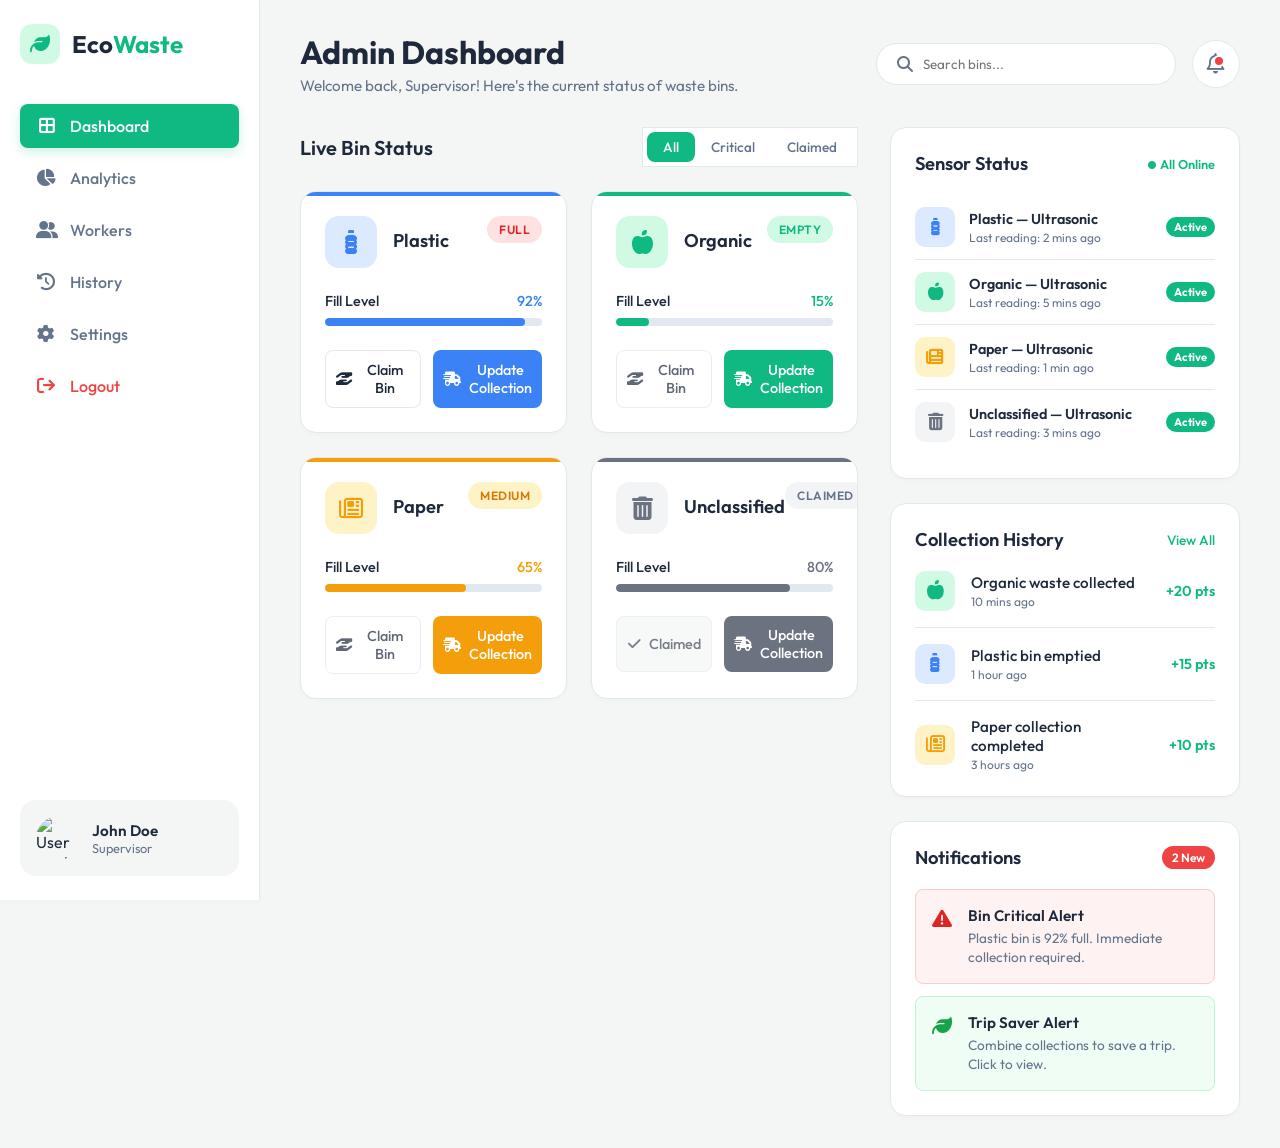
==== index.html @ 659d4fb7 "Initial commit" ====
<!DOCTYPE html>
<html lang="en">

<head>
    <meta charset="UTF-8">
    <meta name="viewport" content="width=device-width, initial-scale=1.0">
    <title>EcoWaste - Smart Monitoring Dashboard</title>
    <meta name="description" content="Dashboard for Smart Waste Monitoring System">
    <link href="https://fonts.googleapis.com/css2?family=Outfit:wght@300;400;500;600;700;800&display=swap"
        rel="stylesheet">
    <link rel="stylesheet" href="https://cdnjs.cloudflare.com/ajax/libs/font-awesome/6.4.0/css/all.min.css">
    <link rel="stylesheet" href="style.css">
</head>

<body>
    <div class="app-container">
        <!-- Sidebar Navigation -->
        <nav class="sidebar">
            <div class="brand">
                <div class="brand-icon">
                    <i class="fa-solid fa-leaf"></i>
                </div>
                <h2>Eco<span>Waste</span></h2>
            </div>

            <ul class="nav-menu">
                <li class="nav-item active">
                    <a href="index.html"><i class="fa-solid fa-border-all"></i> Dashboard</a>
                </li>

                <li class="nav-item">
                    <a href="analytics.html"><i class="fa-solid fa-chart-pie"></i> Analytics</a>
                </li>
                <li class="nav-item">
                    <a href="workers.html"><i class="fa-solid fa-user-group"></i> Workers</a>
                </li>
                <li class="nav-item">
                    <a href="history.html"><i class="fa-solid fa-clock-rotate-left"></i> History</a>
                </li>
                <li class="nav-item">
                    <a href="settings.html"><i class="fa-solid fa-gear"></i> Settings</a>
                </li>
                <li class="nav-item logout">
                    <a href="login.html" style="color: #ef4444;"><i class="fa-solid fa-arrow-right-from-bracket"></i>
                        Logout</a>
                </li>
            </ul>

            <div class="user-profile">
                <img src="https://ui-avatars.com/api/?name=John+Doe&background=10b981&color=fff" alt="User Avatar"
                    class="avatar">
                <div class="user-info">
                    <p class="name">John Doe</p>
                    <p class="role">Supervisor</p>
                </div>
            </div>
        </nav>

        <!-- Main Content -->
        <main class="main-content">
            <header class="top-header">
                <div class="greeting">
                    <h1>Admin Dashboard</h1>
                    <p>Welcome back, Supervisor! Here's the current status of waste bins.</p>
                </div>
                <div class="header-actions">
                    <div class="search-bar">
                        <i class="fa-solid fa-magnifying-glass"></i>
                        <input type="text" id="bin-search" placeholder="Search bins...">
                    </div>
                    <div style="position: relative;">
                        <button class="icon-btn unread" id="notification-btn">
                            <i class="fa-regular fa-bell"></i>
                        </button>
                        <!-- Notifications Dropdown -->
                        <div class="notifications-dropdown" id="notifications-dropdown">
                            <div class="dropdown-header">
                                <h3>Notifications</h3>
                                <span class="badge">2 New</span>
                            </div>
                            <div class="dropdown-body">
                                <div class="alert-card critical">
                                    <div class="alert-icon">
                                        <i class="fa-solid fa-triangle-exclamation"></i>
                                    </div>
                                    <div class="alert-content">
                                        <h4>Bin Critical Alert</h4>
                                        <p>Plastic bin is 92% full. Immediate collection required.</p>
                                    </div>
                                </div>
                                <div class="alert-card info" onclick="showTripModal()" style="cursor: pointer;">
                                    <div class="alert-icon">
                                        <i class="fa-solid fa-leaf"></i>
                                    </div>
                                    <div class="alert-content">
                                        <h4>Trip Saver Alert</h4>
                                        <p>Combine collections to save a trip. Click to view.</p>
                                    </div>
                                </div>
                            </div>
                        </div>
                    </div>
                </div>
            </header>

            <div class="dashboard-grid">
                <!-- Left Column: Bins -->
                <div class="bins-container">
                    <div class="section-header">
                        <h2>Live Bin Status</h2>
                        <div class="filter-tabs">
                            <span class="tab active">All</span>
                            <span class="tab">Critical</span>
                            <span class="tab">Claimed</span>
                        </div>
                    </div>

                    <div class="cards-grid">
                        <!-- Plastic Bin -->
                        <div class="bin-card plastic">
                            <div class="card-header">
                                <div class="bin-info">
                                    <div class="icon-wrapper">
                                        <i class="fa-solid fa-bottle-water"></i>
                                    </div>
                                    <div>
                                        <h3>Plastic</h3>
                                    </div>
                                </div>
                                <span class="status-badge full">Full</span>
                            </div>
                            <div class="fill-level">
                                <div class="fill-header">
                                    <span>Fill Level</span>
                                    <span class="percentage text-plastic">92%</span>
                                </div>
                                <div class="progress-bar">
                                    <div class="progress" style="width: 92%"></div>
                                </div>
                            </div>
                            <div class="card-actions">
                                <button class="btn btn-outline" onclick="claimBin(this)"><i
                                        class="fa-solid fa-hand-holding-hand"></i> Claim Bin</button>
                                <button class="btn btn-primary bg-plastic" onclick="updateCollection(this)"><i
                                        class="fa-solid fa-truck-fast"></i> Update
                                    Collection</button>
                            </div>
                        </div>

                        <!-- Organic Bin -->
                        <div class="bin-card organic">
                            <div class="card-header">
                                <div class="bin-info">
                                    <div class="icon-wrapper">
                                        <i class="fa-solid fa-apple-whole"></i>
                                    </div>
                                    <div>
                                        <h3>Organic</h3>
                                    </div>
                                </div>
                                <span class="status-badge empty">Empty</span>
                            </div>
                            <div class="fill-level">
                                <div class="fill-header">
                                    <span>Fill Level</span>
                                    <span class="percentage text-organic">15%</span>
                                </div>
                                <div class="progress-bar">
                                    <div class="progress" style="width: 15%"></div>
                                </div>
                            </div>
                            <div class="card-actions">
                                <button class="btn btn-outline" onclick="claimBin(this)"><i
                                        class="fa-solid fa-hand-holding-hand"></i> Claim Bin</button>
                                <button class="btn btn-primary bg-organic" onclick="updateCollection(this)"><i
                                        class="fa-solid fa-truck-fast"></i> Update
                                    Collection</button>
                            </div>
                        </div>

                        <!-- Paper Bin -->
                        <div class="bin-card paper">
                            <div class="card-header">
                                <div class="bin-info">
                                    <div class="icon-wrapper">
                                        <i class="fa-regular fa-newspaper"></i>
                                    </div>
                                    <div>
                                        <h3>Paper</h3>
                                    </div>
                                </div>
                                <span class="status-badge medium">Medium</span>
                            </div>
                            <div class="fill-level">
                                <div class="fill-header">
                                    <span>Fill Level</span>
                                    <span class="percentage text-paper">65%</span>
                                </div>
                                <div class="progress-bar">
                                    <div class="progress" style="width: 65%"></div>
                                </div>
                            </div>
                            <div class="card-actions">
                                <button class="btn btn-outline" onclick="claimBin(this)"><i
                                        class="fa-solid fa-hand-holding-hand"></i> Claim Bin</button>
                                <button class="btn btn-primary bg-paper" onclick="updateCollection(this)"><i
                                        class="fa-solid fa-truck-fast"></i> Update
                                    Collection</button>
                            </div>
                        </div>

                        <!-- Unclassified Bin -->
                        <div class="bin-card unclassified">
                            <div class="card-header">
                                <div class="bin-info">
                                    <div class="icon-wrapper">
                                        <i class="fa-solid fa-trash-can"></i>
                                    </div>
                                    <div>
                                        <h3>Unclassified</h3>
                                    </div>
                                </div>
                                <span class="status-badge claimed">Claimed</span>
                            </div>
                            <div class="fill-level">
                                <div class="fill-header">
                                    <span>Fill Level</span>
                                    <span class="percentage text-unclassified">80%</span>
                                </div>
                                <div class="progress-bar">
                                    <div class="progress" style="width: 80%"></div>
                                </div>
                            </div>
                            <div class="card-actions">
                                <button class="btn btn-outline disabled" disabled><i class="fa-solid fa-check"></i>
                                    Claimed</button>
                                <button class="btn btn-primary bg-unclassified" onclick="updateCollection(this)"><i
                                        class="fa-solid fa-truck-fast"></i>
                                    Update Collection</button>
                            </div>
                        </div>
                    </div>
                </div>

                <!-- Right Column: Stats & Notifications -->
                <div class="side-widgets">
                    <!-- System Health -->
                    <div class="widget system-health-widget">
                        <div class="widget-header">
                            <h3>Sensor Status</h3>
                            <span style="font-size: 0.8rem; color: var(--primary); font-weight: 600;"><i class="fa-solid fa-circle" style="font-size: 0.5rem; vertical-align: middle; margin-right: 4px;"></i>All Online</span>
                        </div>

                        <!-- Plastic Sensor -->
                        <div style="display: flex; align-items: center; gap: 14px; padding: 12px 0; border-bottom: 1px solid var(--border-color);">
                            <div class="icon-wrapper" style="width: 40px; height: 40px; border-radius: 10px; background: var(--plastic-light); color: var(--plastic); display: flex; align-items: center; justify-content: center; font-size: 1.1rem;">
                                <i class="fa-solid fa-bottle-water"></i>
                            </div>
                            <div style="flex: 1;">
                                <p style="font-weight: 600; font-size: 0.9rem; margin-bottom: 2px;">Plastic — Ultrasonic</p>
                                <p style="font-size: 0.75rem; color: var(--text-muted);">Last reading: 2 mins ago</p>
                            </div>
                            <span style="font-size: 0.7rem; font-weight: 700; color: white; background: var(--primary); padding: 3px 8px; border-radius: 10px;">Active</span>
                        </div>

                        <!-- Organic Sensor -->
                        <div style="display: flex; align-items: center; gap: 14px; padding: 12px 0; border-bottom: 1px solid var(--border-color);">
                            <div class="icon-wrapper" style="width: 40px; height: 40px; border-radius: 10px; background: var(--organic-light); color: var(--organic); display: flex; align-items: center; justify-content: center; font-size: 1.1rem;">
                                <i class="fa-solid fa-apple-whole"></i>
                            </div>
                            <div style="flex: 1;">
                                <p style="font-weight: 600; font-size: 0.9rem; margin-bottom: 2px;">Organic — Ultrasonic</p>
                                <p style="font-size: 0.75rem; color: var(--text-muted);">Last reading: 5 mins ago</p>
                            </div>
                            <span style="font-size: 0.7rem; font-weight: 700; color: white; background: var(--primary); padding: 3px 8px; border-radius: 10px;">Active</span>
                        </div>

                        <!-- Paper Sensor -->
                        <div style="display: flex; align-items: center; gap: 14px; padding: 12px 0; border-bottom: 1px solid var(--border-color);">
                            <div class="icon-wrapper" style="width: 40px; height: 40px; border-radius: 10px; background: var(--paper-light); color: var(--paper); display: flex; align-items: center; justify-content: center; font-size: 1.1rem;">
                                <i class="fa-solid fa-newspaper"></i>
                            </div>
                            <div style="flex: 1;">
                                <p style="font-weight: 600; font-size: 0.9rem; margin-bottom: 2px;">Paper — Ultrasonic</p>
                                <p style="font-size: 0.75rem; color: var(--text-muted);">Last reading: 1 min ago</p>
                            </div>
                            <span style="font-size: 0.7rem; font-weight: 700; color: white; background: var(--primary); padding: 3px 8px; border-radius: 10px;">Active</span>
                        </div>

                        <!-- Unclassified Sensor -->
                        <div style="display: flex; align-items: center; gap: 14px; padding: 12px 0;">
                            <div class="icon-wrapper" style="width: 40px; height: 40px; border-radius: 10px; background: var(--unclassified-light); color: var(--unclassified); display: flex; align-items: center; justify-content: center; font-size: 1.1rem;">
                                <i class="fa-solid fa-trash-can"></i>
                            </div>
                            <div style="flex: 1;">
                                <p style="font-weight: 600; font-size: 0.9rem; margin-bottom: 2px;">Unclassified — Ultrasonic</p>
                                <p style="font-size: 0.75rem; color: var(--text-muted);">Last reading: 3 mins ago</p>
                            </div>
                            <span style="font-size: 0.7rem; font-weight: 700; color: white; background: var(--primary); padding: 3px 8px; border-radius: 10px;">Active</span>
                        </div>
                    </div>

                    <!-- Collection History -->
                    <div class="widget history-widget">
                        <div class="widget-header">
                            <h3>Collection History</h3>
                            <a href="history.html" class="view-all">View All</a>
                        </div>
                        <ul class="history-list">
                            <li>
                                <div class="history-icon bg-organic-light">
                                    <i class="fa-solid fa-apple-whole text-organic"></i>
                                </div>
                                <div class="history-details">
                                    <p class="title">Organic waste collected</p>
                                    <p class="time">10 mins ago</p>
                                </div>
                                <span class="points">+20 pts</span>
                            </li>
                            <li>
                                <div class="history-icon bg-plastic-light">
                                    <i class="fa-solid fa-bottle-water text-plastic"></i>
                                </div>
                                <div class="history-details">
                                    <p class="title">Plastic bin emptied</p>
                                    <p class="time">1 hour ago</p>
                                </div>
                                <span class="points">+15 pts</span>
                            </li>
                            <li>
                                <div class="history-icon bg-paper-light">
                                    <i class="fa-regular fa-newspaper text-paper"></i>
                                </div>
                                <div class="history-details">
                                    <p class="title">Paper collection completed</p>
                                    <p class="time">3 hours ago</p>
                                </div>
                                <span class="points">+10 pts</span>
                            </li>
                        </ul>
                    </div>

                    <!-- Notifications -->
                    <div class="widget notifications-widget">
                        <div class="widget-header">
                            <h3>Notifications</h3>
                            <span class="badge">2 New</span>
                        </div>
                        <div class="alert-card critical">
                            <div class="alert-icon">
                                <i class="fa-solid fa-triangle-exclamation"></i>
                            </div>
                            <div class="alert-content">
                                <h4>Bin Critical Alert</h4>
                                <p>Plastic bin is 92% full. Immediate collection required.</p>
                            </div>
                        </div>
                        <div class="alert-card info" onclick="showTripModal()" style="cursor: pointer;">
                            <div class="alert-icon">
                                <i class="fa-solid fa-leaf"></i>
                            </div>
                            <div class="alert-content">
                                <h4>Trip Saver Alert</h4>
                                <p>Combine collections to save a trip. Click to view.</p>
                            </div>
                        </div>
                    </div>
                </div>
            </div>
        </main>
    </div>

    <!-- Trip Saver Modal -->
    <div class="modal-overlay" id="route-modal">
        <div class="modal-content">
            <div class="modal-header">
                <h2><i class="fa-solid fa-leaf" style="color: var(--primary); margin-right: 10px;"></i> Trip Saver Strategy</h2>
                <button class="close-modal" onclick="closeTripModal()"><i class="fa-solid fa-xmark"></i></button>
            </div>
            <div class="modal-body">
                <p>The <strong>Plastic</strong> bin is critically full and needs immediate attention. However, instead of making a single trip just for that bin, a combined collection is recommended.</p>
                <div class="route-map-placeholder" style="margin-top: 20px; text-align: center; background: var(--bg-color); border-radius: var(--radius-md); padding: 40px; border: 1px dashed var(--border-color);">
                    <i class="fa-solid fa-recycle" style="font-size: 3rem; color: var(--text-muted); margin-bottom: 15px;"></i>
                    <p style="color: var(--text-muted); margin-bottom: 20px;">Recommended Collection Action</p>
                    <div style="text-align: left; background: var(--card-bg); padding: 20px; border-radius: var(--radius-sm); display: inline-block;">
                        <p style="margin-bottom: 12px; font-weight: 600;"><i class="fa-solid fa-bottle-water" style="color: var(--plastic); width: 30px;"></i> Empty Plastic Bin <span class="badge" style="background:#dc2626; float:right;">92% Full</span></p>
                        <p style="margin-bottom: 12px; font-weight: 600;"><i class="fa-solid fa-apple-whole" style="color: var(--organic); width: 30px;"></i> Empty Organic Bin <span class="badge" style="background:#f59e0b; float:right;">78% Full</span></p>
                        <p style="font-weight: 600;"><i class="fa-solid fa-newspaper" style="color: var(--paper); width: 30px;"></i> Empty Paper Bin <span class="badge" style="background:#f59e0b; float:right;">73% Full</span></p>
                    </div>
                    <p style="color: var(--text-muted); font-size: 0.85rem; margin-top: 15px;">Estimated savings: 1 Extra Trip avoided tomorrow.</p>
                </div>
            </div>
            <div class="modal-footer" style="padding: 20px; border-top: 1px solid var(--border-color); display: flex; justify-content: flex-end; align-items: center; gap: 15px;">
                <button class="btn btn-outline" style="max-width: fit-content; padding: 10px 20px;" onclick="closeTripModal()">Dismiss</button>
                <button class="btn btn-primary" style="max-width: fit-content; padding: 12px 28px; font-size: 1.05rem; font-weight: 700; background: linear-gradient(135deg, var(--primary), #059669); box-shadow: 0 6px 20px rgba(16, 185, 129, 0.4); transition: transform 0.2s, box-shadow 0.2s;" onmouseover="this.style.transform='scale(1.05)'; this.style.boxShadow='0 8px 25px rgba(16, 185, 129, 0.5)';" onmouseout="this.style.transform='scale(1)'; this.style.boxShadow='0 6px 20px rgba(16, 185, 129, 0.4)';" onclick="acceptTrip(this)">Accept Strategy</button>
            </div>
        </div>
    </div>

    <script src="script.js"></script>
</body>

</html>
---- style.css ----
/* CSS Base & Reset */
:root {
    /* Main App Colors */
    --bg-color: #f3f6f4;
    --card-bg: #ffffff;
    --text-main: #1e293b;
    --text-muted: #64748b;
    --border-color: #e2e8f0;

    /* Theme Colors */
    --primary: #10b981;
    --primary-light: #d1fae5;
    --primary-hover: #059669;

    /* Waste Categories Colors */
    --plastic: #3b82f6;
    --plastic-light: #dbeafe;
    --organic: #10b981;
    --organic-light: #d1fae5;
    --paper: #f59e0b;
    --paper-light: #fef3c7;
    --unclassified: #6b7280;
    --unclassified-light: #f3f4f6;

    /* Shadows & Effects */
    --shadow-sm: 0 2px 4px rgba(0, 0, 0, 0.02);
    --shadow-md: 0 8px 16px rgba(0, 0, 0, 0.04);
    --shadow-lg: 0 16px 32px rgba(0, 0, 0, 0.06);
    --radius-sm: 8px;
    --radius-md: 16px;
    --radius-lg: 24px;

    /* Transitions */
    --transition: all 0.3s ease;
}

* {
    margin: 0;
    padding: 0;
    box-sizing: border-box;
}

body {
    font-family: 'Outfit', sans-serif;
    background-color: var(--bg-color);
    color: var(--text-main);
    overflow-x: hidden;
}

a {
    text-decoration: none;
    color: inherit;
}

ul {
    list-style: none;
}

/* App Layout Structure */
.app-container {
    display: flex;
    min-height: 100vh;
}

/* Sidebar Styling */
.sidebar {
    width: 260px;
    background: var(--card-bg);
    padding: 24px 20px;
    display: flex;
    flex-direction: column;
    border-right: 1px solid var(--border-color);
    position: fixed;
    height: 100vh;
    z-index: 10;
    box-shadow: var(--shadow-sm);
}

.brand {
    display: flex;
    align-items: center;
    gap: 12px;
    margin-bottom: 40px;
}

.brand-icon {
    width: 40px;
    height: 40px;
    background: var(--primary-light);
    color: var(--primary);
    border-radius: 12px;
    display: flex;
    align-items: center;
    justify-content: center;
    font-size: 1.25rem;
}

.brand h2 {
    font-size: 1.5rem;
    font-weight: 700;
}

.brand span {
    color: var(--primary);
}

.nav-menu {
    flex: 1;
    display: flex;
    flex-direction: column;
    gap: 8px;
}

.nav-item a {
    display: flex;
    align-items: center;
    gap: 14px;
    padding: 12px 16px;
    border-radius: var(--radius-sm);
    color: var(--text-muted);
    font-weight: 500;
    transition: var(--transition);
}

.nav-item a i {
    font-size: 1.1rem;
    width: 20px;
    text-align: center;
}

.nav-item:hover a {
    background: var(--bg-color);
    color: var(--primary);
}

.nav-item.active a {
    background: var(--primary);
    color: white;
    box-shadow: 0 4px 12px rgba(16, 185, 129, 0.2);
}

.user-profile {
    display: flex;
    align-items: center;
    gap: 12px;
    padding: 16px;
    background: var(--bg-color);
    border-radius: var(--radius-md);
    margin-top: auto;
}

.avatar {
    width: 44px;
    height: 44px;
    border-radius: 50%;
}

.user-info .name {
    font-weight: 600;
    font-size: 0.95rem;
}

.user-info .role {
    font-size: 0.8rem;
    color: var(--text-muted);
}

/* Main Content Area */
.main-content {
    flex: 1;
    margin-left: 260px;
    padding: 32px 40px;
    display: flex;
    flex-direction: column;
    gap: 32px;
}

/* Header */
.top-header {
    display: flex;
    justify-content: space-between;
    align-items: center;
}

.greeting h1 {
    font-size: 2rem;
    font-weight: 700;
    margin-bottom: 4px;
}

.greeting p {
    color: var(--text-muted);
    font-size: 0.95rem;
}

.header-actions {
    display: flex;
    align-items: center;
    gap: 16px;
}

.search-bar {
    background: var(--card-bg);
    display: flex;
    align-items: center;
    gap: 10px;
    padding: 12px 20px;
    border-radius: 30px;
    border: 1px solid var(--border-color);
    width: 300px;
}

.search-bar i {
    color: var(--text-muted);
}

.search-bar input {
    border: none;
    outline: none;
    background: transparent;
    width: 100%;
    font-family: 'Outfit', sans-serif;
    color: var(--text-main);
}

.icon-btn {
    width: 48px;
    height: 48px;
    border-radius: 50%;
    border: 1px solid var(--border-color);
    background: var(--card-bg);
    color: var(--text-muted);
    display: flex;
    align-items: center;
    justify-content: center;
    font-size: 1.25rem;
    cursor: pointer;
    transition: var(--transition);
    position: relative;
}

.icon-btn:hover {
    background: var(--bg-color);
    color: var(--primary);
}

.icon-btn.unread::after {
    content: '';
    position: absolute;
    top: 14px;
    right: 14px;
    width: 8px;
    height: 8px;
    background: #ef4444;
    border-radius: 50%;
    border: 2px solid white;
}

/* Dashboard Grid Layout */
.dashboard-grid {
    display: grid;
    grid-template-columns: 1fr 350px;
    gap: 32px;
}

/* Section Common Styles */
.section-header {
    display: flex;
    justify-content: space-between;
    align-items: center;
    margin-bottom: 24px;
}

.section-header h2 {
    font-size: 1.25rem;
    font-weight: 600;
}

.filter-tabs {
    display: flex;
    background: var(--card-bg);
    padding: 4px;
    border-radius: parseInt(var(--radius-sm)) + 2px;
    border: 1px solid var(--border-color);
}

.filter-tabs .tab {
    padding: 6px 16px;
    border-radius: var(--radius-sm);
    font-size: 0.85rem;
    font-weight: 500;
    cursor: pointer;
    color: var(--text-muted);
    transition: var(--transition);
}

.filter-tabs .tab.active {
    background: var(--primary);
    color: white;
}

/* Bins Grid */
.cards-grid {
    display: grid;
    grid-template-columns: repeat(2, 1fr);
    gap: 24px;
}

/* Bin Card */
.bin-card {
    background: var(--card-bg);
    border-radius: var(--radius-md);
    padding: 24px;
    box-shadow: var(--shadow-sm);
    transition: var(--transition);
    border: 1px solid var(--border-color);
    position: relative;
    overflow: hidden;
}

.bin-card:hover {
    box-shadow: var(--shadow-lg);
    transform: translateY(-4px);
}

.bin-card::before {
    content: '';
    position: absolute;
    top: 0;
    left: 0;
    width: 100%;
    height: 4px;
}

.bin-card.plastic::before {
    background: var(--plastic);
}

.bin-card.organic::before {
    background: var(--organic);
}

.bin-card.paper::before {
    background: var(--paper);
}

.bin-card.unclassified::before {
    background: var(--unclassified);
}

.card-header {
    display: flex;
    justify-content: space-between;
    align-items: flex-start;
    margin-bottom: 24px;
}

.bin-info {
    display: flex;
    gap: 16px;
    align-items: center;
}

.icon-wrapper {
    width: 52px;
    height: 52px;
    border-radius: 14px;
    display: flex;
    align-items: center;
    justify-content: center;
    font-size: 1.5rem;
}

/* Icon thematic colors */
.plastic .icon-wrapper {
    background: var(--plastic-light);
    color: var(--plastic);
}

.organic .icon-wrapper {
    background: var(--organic-light);
    color: var(--organic);
}

.paper .icon-wrapper {
    background: var(--paper-light);
    color: var(--paper);
}

.unclassified .icon-wrapper {
    background: var(--unclassified-light);
    color: var(--unclassified);
}

.bin-info h3 {
    font-size: 1.15rem;
    font-weight: 600;
    margin-bottom: 4px;
}



/* Status Badges */
.status-badge {
    padding: 6px 12px;
    border-radius: 20px;
    font-size: 0.75rem;
    font-weight: 600;
    text-transform: uppercase;
    letter-spacing: 0.5px;
}

.status-badge.empty {
    background: var(--organic-light);
    color: var(--organic);
}

.status-badge.medium {
    background: var(--paper-light);
    color: #d97706;
}

.status-badge.full {
    background: #fee2e2;
    color: #dc2626;
}

.status-badge.claimed {
    background: var(--unclassified-light);
    color: var(--text-muted);
}

/* Progress Bar */
.fill-level {
    margin-bottom: 24px;
}

.fill-header {
    display: flex;
    justify-content: space-between;
    font-size: 0.9rem;
    font-weight: 500;
    margin-bottom: 8px;
}

.progress-bar {
    width: 100%;
    height: 8px;
    background: var(--border-color);
    border-radius: 10px;
    overflow: hidden;
}

.progress {
    height: 100%;
    border-radius: 10px;
    transition: width 1s ease-in-out;
}

.plastic .progress {
    background: var(--plastic);
}

.organic .progress {
    background: var(--organic);
}

.paper .progress {
    background: var(--paper);
}

.unclassified .progress {
    background: var(--unclassified);
}

/* Buttons */
.card-actions {
    display: flex;
    gap: 12px;
}

.btn {
    flex: 1;
    padding: 10px;
    border-radius: var(--radius-sm);
    font-family: inherit;
    font-weight: 500;
    font-size: 0.9rem;
    cursor: pointer;
    display: flex;
    align-items: center;
    justify-content: center;
    gap: 8px;
    transition: var(--transition);
}

.btn-outline {
    background: transparent;
    border: 1px solid var(--border-color);
    color: var(--text-main);
}

.btn-outline:hover:not(:disabled) {
    background: var(--bg-color);
}

.btn-primary {
    border: none;
    color: white;
}

.btn-primary:hover {
    opacity: 0.9;
    box-shadow: 0 4px 12px rgba(0, 0, 0, 0.1);
}

.btn:disabled {
    opacity: 0.6;
    cursor: not-allowed;
    background: var(--bg-color);
}

.bg-plastic {
    background: var(--plastic);
}

.bg-organic {
    background: var(--organic);
}

.bg-paper {
    background: var(--paper);
}

.bg-unclassified {
    background: var(--unclassified);
}

/* Common Helper Classes */
.text-plastic {
    color: var(--plastic);
}

.text-organic {
    color: var(--organic);
}

.text-paper {
    color: var(--paper);
}

.text-unclassified {
    color: var(--unclassified);
}

/* Right Column Widgets Section */
.side-widgets {
    display: flex;
    flex-direction: column;
    gap: 24px;
}

.widget {
    background: var(--card-bg);
    border-radius: var(--radius-md);
    padding: 24px;
    box-shadow: var(--shadow-sm);
    border: 1px solid var(--border-color);
}

.widget-header {
    display: flex;
    justify-content: space-between;
    align-items: center;
    margin-bottom: 20px;
}

.widget-header h3 {
    font-size: 1.15rem;
    font-weight: 600;
}

.view-all {
    font-size: 0.85rem;
    color: var(--primary);
    font-weight: 500;
}

/* Worker Points */
.points-card {
    display: flex;
    align-items: center;
    gap: 20px;
    background: linear-gradient(135deg, var(--card-bg) 0%, var(--primary-light) 100%);
    padding: 20px;
    border-radius: var(--radius-sm);
    border: 1px solid rgba(16, 185, 129, 0.2);
}

.trophy-icon {
    width: 48px;
    height: 48px;
    background: white;
    color: var(--paper);
    border-radius: 50%;
    display: flex;
    align-items: center;
    justify-content: center;
    font-size: 1.5rem;
    box-shadow: 0 4px 10px rgba(0, 0, 0, 0.05);
}

.points-info h4 {
    color: var(--text-muted);
    font-size: 0.85rem;
    font-weight: 500;
    margin-bottom: 4px;
}

.score {
    display: flex;
    align-items: baseline;
    gap: 12px;
}

.score .number {
    font-size: 1.8rem;
    font-weight: 700;
    color: var(--text-main);
}

.trend {
    font-size: 0.8rem;
    font-weight: 600;
    display: flex;
    align-items: center;
    gap: 4px;
}

.trend.up {
    color: var(--primary);
}

/* History Widget */
.history-list {
    display: flex;
    flex-direction: column;
    gap: 16px;
}

.history-list li {
    display: flex;
    align-items: center;
    gap: 16px;
    padding-bottom: 16px;
    border-bottom: 1px solid var(--border-color);
}

.history-list li:last-child {
    border-bottom: none;
    padding-bottom: 0;
}

.history-icon {
    width: 40px;
    height: 40px;
    border-radius: 10px;
    display: flex;
    align-items: center;
    justify-content: center;
    font-size: 1.2rem;
}

.bg-organic-light {
    background: var(--organic-light);
}

.bg-plastic-light {
    background: var(--plastic-light);
}

.bg-paper-light {
    background: var(--paper-light);
}

.history-details {
    flex: 1;
}

.history-details .title {
    font-size: 0.95rem;
    font-weight: 500;
    margin-bottom: 2px;
}

.history-details .time {
    font-size: 0.75rem;
    color: var(--text-muted);
}

.points {
    font-weight: 600;
    color: var(--primary);
    font-size: 0.9rem;
}

/* Notification Dropdown */
.notifications-dropdown {
    position: absolute;
    top: 60px;
    right: 0;
    width: 320px;
    background: var(--card-bg);
    border: 1px solid var(--border-color);
    box-shadow: var(--shadow-lg);
    border-radius: var(--radius-md);
    z-index: 100;
    opacity: 0;
    visibility: hidden;
    transform: translateY(-10px);
    transition: all 0.3s ease;
}

.notifications-dropdown.show {
    opacity: 1;
    visibility: visible;
    transform: translateY(0);
}

.dropdown-header {
    display: flex;
    justify-content: space-between;
    align-items: center;
    padding: 16px;
    border-bottom: 1px solid var(--border-color);
}

.dropdown-header h3 {
    font-size: 1rem;
    font-weight: 600;
}

.dropdown-body {
    padding: 16px;
    max-height: 300px;
    overflow-y: auto;
}

/* Notifications Badge */
.badge {
    background: #ef4444;
    color: white;
    padding: 4px 10px;
    border-radius: 20px;
    font-size: 0.75rem;
    font-weight: 600;
}

.alert-card {
    display: flex;
    gap: 16px;
    padding: 16px;
    border-radius: var(--radius-sm);
    margin-bottom: 12px;
}

.alert-card:last-child {
    margin-bottom: 0;
}

.alert-card.critical {
    background: #fef2f2;
    border: 1px solid #fecaca;
}

.alert-card.info {
    background: #f0fdf4;
    border: 1px solid #bbf7d0;
}

.alert-icon {
    font-size: 1.25rem;
}

.critical .alert-icon {
    color: #dc2626;
}

.info .alert-icon {
    color: #16a34a;
}

.alert-content h4 {
    font-size: 0.95rem;
    font-weight: 600;
    color: var(--text-main);
    margin-bottom: 4px;
}

.alert-content p {
    font-size: 0.85rem;
    color: var(--text-muted);
    line-height: 1.4;
}

/* Responsive Design */
@media (max-width: 1200px) {
    .dashboard-grid {
        grid-template-columns: 1fr;
    }
}

@media (max-width: 992px) {
    .sidebar {
        width: 80px;
        padding: 24px 12px;
    }

    .brand h2,
    .nav-item a span,
    .user-info {
        display: none;
    }

    .main-content {
        margin-left: 80px;
        padding: 24px;
    }

    .cards-grid {
        grid-template-columns: 1fr;
    }
}

@media (max-width: 600px) {
    .top-header {
        flex-direction: column;
        align-items: flex-start;
        gap: 16px;
    }

    .search-bar {
        width: 100%;
    }

    .main-content {
        padding: 16px;
    }
}

/* Analytics Page Styles */
.analytics-grid {
    display: flex;
    flex-direction: column;
    gap: 24px;
}

.stats-row {
    display: grid;
    grid-template-columns: repeat(3, 1fr);
    gap: 24px;
}

.stat-card {
    background: var(--card-bg);
    border-radius: var(--radius-md);
    padding: 24px;
    display: flex;
    align-items: center;
    gap: 20px;
    box-shadow: var(--shadow-sm);
    border: 1px solid var(--border-color);
    transition: var(--transition);
}

.stat-card:hover {
    transform: translateY(-4px);
    box-shadow: var(--shadow-md);
}

.stat-icon {
    width: 64px;
    height: 64px;
    border-radius: var(--radius-sm);
    display: flex;
    align-items: center;
    justify-content: center;
    font-size: 1.8rem;
}

.stat-details h3 {
    font-size: 1.8rem;
    font-weight: 700;
    color: var(--text-main);
    margin-bottom: 4px;
}

.stat-details p {
    color: var(--text-muted);
    font-size: 0.9rem;
    font-weight: 500;
}

.charts-row {
    display: grid;
    grid-template-columns: 2fr 1fr;
    gap: 24px;
}

.chart-card {
    background: var(--card-bg);
    border-radius: var(--radius-md);
    padding: 24px;
    box-shadow: var(--shadow-sm);
    border: 1px solid var(--border-color);
}

.chart-container {
    position: relative;
    height: 300px;
    width: 100%;
}

.composition-container {
    height: 300px;
    display: flex;
    justify-content: center;
    align-items: center;
}

.chart-filter {
    padding: 6px 12px;
    border-radius: var(--radius-sm);
    border: 1px solid var(--border-color);
    font-family: inherit;
    font-size: 0.85rem;
    color: var(--text-muted);
    background: var(--bg-color);
    cursor: pointer;
    outline: none;
}

@media (max-width: 992px) {
    .charts-row {
        grid-template-columns: 1fr;
    }
}

@media (max-width: 768px) {
    .stats-row {
        grid-template-columns: 1fr;
    }
}

/* Workers Page Styles */
.workers-layout {
    display: grid;
    grid-template-columns: 1fr 350px;
    gap: 32px;
}

.roster-section {
    background: var(--card-bg);
    border-radius: var(--radius-md);
    padding: 24px;
    box-shadow: var(--shadow-sm);
    border: 1px solid var(--border-color);
}

.worker-table-container {
    overflow-x: auto;
}

.worker-table {
    width: 100%;
    border-collapse: collapse;
}

.worker-table th,
.worker-table td {
    padding: 16px;
    text-align: left;
    border-bottom: 1px solid var(--border-color);
}

.worker-table th {
    font-size: 0.85rem;
    font-weight: 600;
    color: var(--text-muted);
    text-transform: uppercase;
}

.worker-table tbody tr:last-child td {
    border-bottom: none;
}

.worker-table tbody tr:hover {
    background-color: var(--bg-color);
}

.table-user {
    display: flex;
    align-items: center;
    gap: 12px;
}

.avatar-sm {
    width: 36px;
    height: 36px;
    border-radius: 50%;
}

.table-user h4 {
    font-size: 0.95rem;
    font-weight: 600;
}

.table-user span {
    font-size: 0.8rem;
    color: var(--text-muted);
}

.active-status {
    background: var(--organic-light);
    color: var(--organic);
}

.break-status {
    background: var(--paper-light);
    color: var(--paper);
}

.offline-status {
    background: var(--unclassified-light);
    color: var(--text-muted);
}

.action-btn {
    background: transparent;
    border: none;
    color: var(--text-muted);
    font-size: 1.1rem;
    cursor: pointer;
    margin-right: 8px;
    transition: var(--transition);
}

.action-btn:hover {
    color: var(--primary);
}

.action-btn.delete:hover {
    color: #ef4444;
}

/* Gamification Podium */
.podium {
    display: flex;
    justify-content: center;
    align-items: flex-end;
    gap: 16px;
    margin-bottom: 32px;
    margin-top: 24px;
}

.podium-place {
    display: flex;
    flex-direction: column;
    align-items: center;
    position: relative;
}

.avatar-lg {
    width: 72px;
    height: 72px;
    border-radius: 50%;
    border: 3px solid var(--primary);
}

.avatar-md {
    width: 56px;
    height: 56px;
    border-radius: 50%;
    border: 2px solid var(--border-color);
}

.rank-badge {
    position: absolute;
    width: 24px;
    height: 24px;
    border-radius: 50%;
    display: flex;
    align-items: center;
    justify-content: center;
    font-size: 0.8rem;
    font-weight: 700;
    color: white;
    bottom: 40px;
    right: -4px;
}

.first .rank-badge {
    bottom: 44px;
    right: 0;
}

.gold {
    background: #fbbf24;
}

.silver {
    background: #94a3b8;
}

.bronze {
    background: #b45309;
}

.crown-icon {
    position: absolute;
    top: -20px;
    color: #fbbf24;
    font-size: 1.5rem;
}

.podium-place h4 {
    margin-top: 12px;
    font-size: 0.9rem;
    font-weight: 600;
}

.podium-place p {
    font-size: 0.8rem;
    color: var(--primary);
    font-weight: 700;
}

.first h4 {
    font-size: 1.05rem;
}

.leaderboard-list {
    display: flex;
    flex-direction: column;
    gap: 12px;
}

.leaderboard-list li {
    display: flex;
    align-items: center;
    gap: 12px;
    padding: 12px;
    border-radius: var(--radius-sm);
    background: var(--bg-color);
}

.rank-num {
    font-weight: 700;
    color: var(--text-muted);
    font-size: 0.9rem;
    width: 16px;
    text-align: center;
}

.avatar-xs {
    width: 32px;
    height: 32px;
    border-radius: 50%;
}

.lb-details {
    flex: 1;
}

.lb-details .name {
    font-size: 0.9rem;
    font-weight: 600;
}

.lb-points {
    font-weight: 700;
    color: var(--primary);
    font-size: 0.95rem;
}

@media (max-width: 1200px) {
    .workers-layout {
        grid-template-columns: 1fr;
    }
}

/* History Page Styles */
.history-page-layout {
    display: flex;
    flex-direction: column;
}

.history-table-section {
    background: var(--card-bg);
    border-radius: var(--radius-md);
    padding: 24px;
    box-shadow: var(--shadow-sm);
    border: 1px solid var(--border-color);
}

.history-table th:first-child {
    width: 140px;
}

.table-date h4 {
    font-size: 0.95rem;
    font-weight: 600;
}

.table-date span {
    font-size: 0.8rem;
    color: var(--text-muted);
}

.bin-type-label {
    display: inline-flex;
    align-items: center;
    gap: 8px;
    padding: 6px 12px;
    border-radius: var(--radius-sm);
    font-size: 0.85rem;
    font-weight: 600;
}

.bin-type-label.organic {
    background: var(--organic-light);
    color: var(--organic);
}

.bin-type-label.plastic {
    background: var(--plastic-light);
    color: var(--plastic);
}

.bin-type-label.paper {
    background: var(--paper-light);
    color: var(--paper);
}

.bin-type-label.unclassified {
    background: var(--unclassified-light);
    color: var(--text-muted);
}

.pagination {
    display: flex;
    justify-content: space-between;
    align-items: center;
    margin-top: 24px;
    padding-top: 24px;
    border-top: 1px solid var(--border-color);
}

.page-info {
    font-size: 0.9rem;
    color: var(--text-muted);
    font-weight: 500;
}

/* Modal Styles */
.modal-overlay {
    position: fixed;
    top: 0;
    left: 0;
    width: 100%;
    height: 100%;
    background: rgba(0, 0, 0, 0.4);
    z-index: 999;
    display: flex;
    justify-content: center;
    align-items: center;
    opacity: 0;
    visibility: hidden;
    backdrop-filter: blur(3px);
    transition: all 0.3s ease;
}

.modal-overlay.show {
    opacity: 1;
    visibility: visible;
}

.modal-content {
    background: var(--card-bg);
    width: 90%;
    max-width: 600px;
    border-radius: var(--radius-md);
    box-shadow: var(--shadow-lg);
    border: 1px solid var(--border-color);
    transform: scale(0.95) translateY(20px);
    transition: all 0.3s ease;
}

.modal-overlay.show .modal-content {
    transform: scale(1) translateY(0);
}

.modal-header {
    display: flex;
    justify-content: space-between;
    align-items: center;
    padding: 20px 24px;
    border-bottom: 1px solid var(--border-color);
}

.modal-header h2 {
    font-size: 1.25rem;
    font-weight: 700;
    margin: 0;
}

.close-modal {
    background: transparent;
    border: none;
    font-size: 1.25rem;
    color: var(--text-muted);
    cursor: pointer;
    transition: color 0.2s ease;
}

.close-modal:hover {
    color: var(--text-main);
}

.modal-body {
    padding: 24px;
}
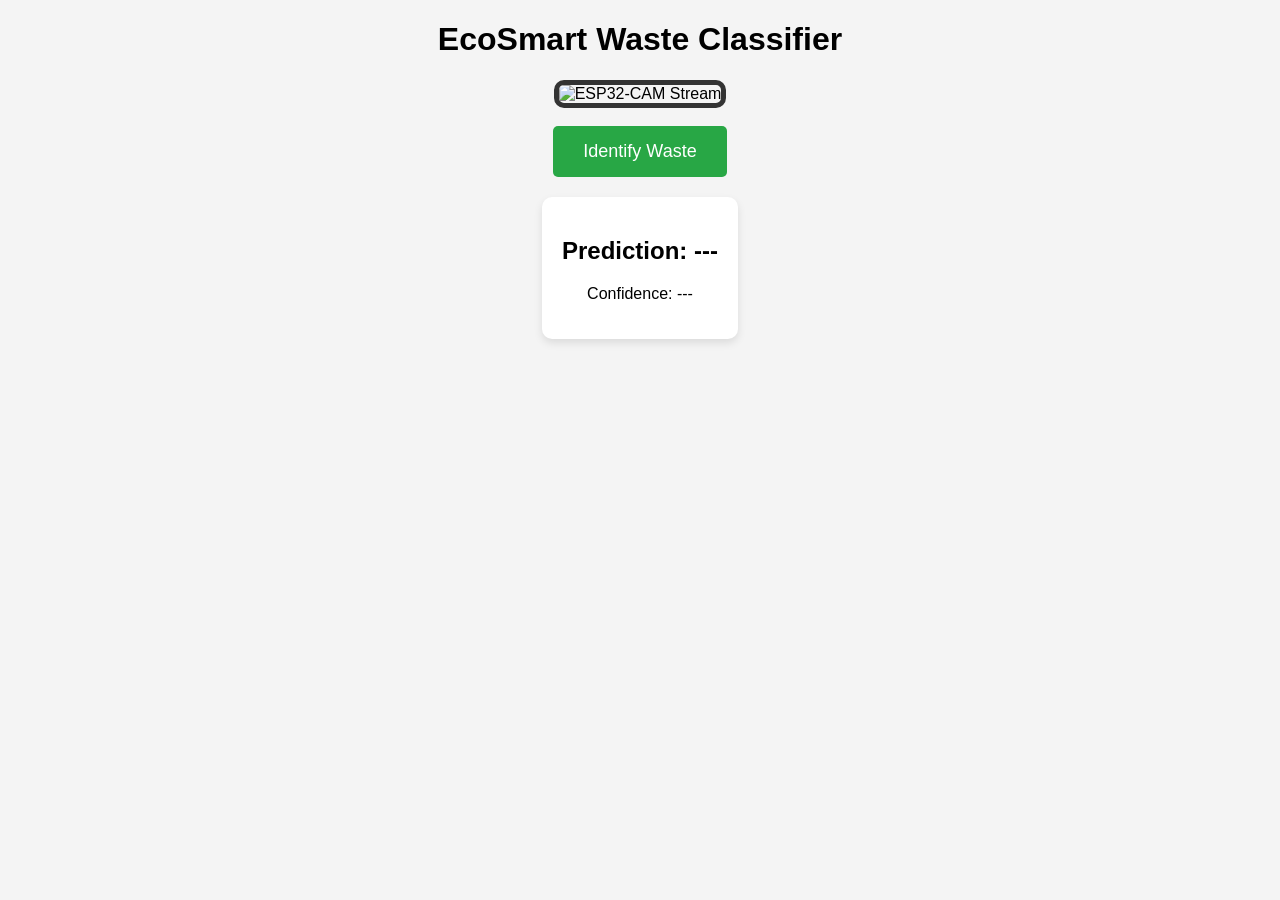
==== commit f7775034: "Add files via upload" ====
--- a/index.html
+++ b/index.html
@@ -3,401 +3,85 @@
 
 <head>
     <meta charset="UTF-8">
-    <meta name="viewport" content="width=device-width, initial-scale=1.0">
-    <title>EcoWaste - Smart Monitoring Dashboard</title>
-    <meta name="description" content="Dashboard for Smart Waste Monitoring System">
-    <link href="https://fonts.googleapis.com/css2?family=Outfit:wght@300;400;500;600;700;800&display=swap"
-        rel="stylesheet">
-    <link rel="stylesheet" href="https://cdnjs.cloudflare.com/ajax/libs/font-awesome/6.4.0/css/all.min.css">
-    <link rel="stylesheet" href="style.css">
+    <title>Waste Segregator</title>
+    <style>
+        body {
+            font-family: Arial, sans-serif;
+            text-align: center;
+            background: #f4f4f4;
+        }
+
+        #stream {
+            border: 5px solid #333;
+            border-radius: 10px;
+            width: 500px;
+        }
+
+        .result-box {
+            margin-top: 20px;
+            padding: 20px;
+            background: white;
+            display: inline-block;
+            border-radius: 10px;
+            box-shadow: 0 4px 8px rgba(0, 0, 0, 0.1);
+        }
+
+        button {
+            padding: 15px 30px;
+            font-size: 18px;
+            cursor: pointer;
+            background: #28a745;
+            color: white;
+            border: none;
+            border-radius: 5px;
+        }
+
+        button:hover {
+            background: #218838;
+        }
+    </style>
 </head>
 
 <body>
-    <div class="app-container">
-        <!-- Sidebar Navigation -->
-        <nav class="sidebar">
-            <div class="brand">
-                <div class="brand-icon">
-                    <i class="fa-solid fa-leaf"></i>
-                </div>
-                <h2>Eco<span>Waste</span></h2>
-            </div>
-
-            <ul class="nav-menu">
-                <li class="nav-item active">
-                    <a href="index.html"><i class="fa-solid fa-border-all"></i> Dashboard</a>
-                </li>
-
-                <li class="nav-item">
-                    <a href="analytics.html"><i class="fa-solid fa-chart-pie"></i> Analytics</a>
-                </li>
-                <li class="nav-item">
-                    <a href="workers.html"><i class="fa-solid fa-user-group"></i> Workers</a>
-                </li>
-                <li class="nav-item">
-                    <a href="history.html"><i class="fa-solid fa-clock-rotate-left"></i> History</a>
-                </li>
-                <li class="nav-item">
-                    <a href="settings.html"><i class="fa-solid fa-gear"></i> Settings</a>
-                </li>
-                <li class="nav-item logout">
-                    <a href="login.html" style="color: #ef4444;"><i class="fa-solid fa-arrow-right-from-bracket"></i>
-                        Logout</a>
-                </li>
-            </ul>
-
-            <div class="user-profile">
-                <img src="https://ui-avatars.com/api/?name=John+Doe&background=10b981&color=fff" alt="User Avatar"
-                    class="avatar">
-                <div class="user-info">
-                    <p class="name">John Doe</p>
-                    <p class="role">Supervisor</p>
-                </div>
-            </div>
-        </nav>
-
-        <!-- Main Content -->
-        <main class="main-content">
-            <header class="top-header">
-                <div class="greeting">
-                    <h1>Admin Dashboard</h1>
-                    <p>Welcome back, Supervisor! Here's the current status of waste bins.</p>
-                </div>
-                <div class="header-actions">
-                    <div class="search-bar">
-                        <i class="fa-solid fa-magnifying-glass"></i>
-                        <input type="text" id="bin-search" placeholder="Search bins...">
-                    </div>
-                    <div style="position: relative;">
-                        <button class="icon-btn unread" id="notification-btn">
-                            <i class="fa-regular fa-bell"></i>
-                        </button>
-                        <!-- Notifications Dropdown -->
-                        <div class="notifications-dropdown" id="notifications-dropdown">
-                            <div class="dropdown-header">
-                                <h3>Notifications</h3>
-                                <span class="badge">2 New</span>
-                            </div>
-                            <div class="dropdown-body">
-                                <div class="alert-card critical">
-                                    <div class="alert-icon">
-                                        <i class="fa-solid fa-triangle-exclamation"></i>
-                                    </div>
-                                    <div class="alert-content">
-                                        <h4>Bin Critical Alert</h4>
-                                        <p>Plastic bin is 92% full. Immediate collection required.</p>
-                                    </div>
-                                </div>
-                                <div class="alert-card info" onclick="showTripModal()" style="cursor: pointer;">
-                                    <div class="alert-icon">
-                                        <i class="fa-solid fa-leaf"></i>
-                                    </div>
-                                    <div class="alert-content">
-                                        <h4>Trip Saver Alert</h4>
-                                        <p>Combine collections to save a trip. Click to view.</p>
-                                    </div>
-                                </div>
-                            </div>
-                        </div>
-                    </div>
-                </div>
-            </header>
-
-            <div class="dashboard-grid">
-                <!-- Left Column: Bins -->
-                <div class="bins-container">
-                    <div class="section-header">
-                        <h2>Live Bin Status</h2>
-                        <div class="filter-tabs">
-                            <span class="tab active">All</span>
-                            <span class="tab">Critical</span>
-                            <span class="tab">Claimed</span>
-                        </div>
-                    </div>
-
-                    <div class="cards-grid">
-                        <!-- Plastic Bin -->
-                        <div class="bin-card plastic">
-                            <div class="card-header">
-                                <div class="bin-info">
-                                    <div class="icon-wrapper">
-                                        <i class="fa-solid fa-bottle-water"></i>
-                                    </div>
-                                    <div>
-                                        <h3>Plastic</h3>
-                                    </div>
-                                </div>
-                                <span class="status-badge full">Full</span>
-                            </div>
-                            <div class="fill-level">
-                                <div class="fill-header">
-                                    <span>Fill Level</span>
-                                    <span class="percentage text-plastic">92%</span>
-                                </div>
-                                <div class="progress-bar">
-                                    <div class="progress" style="width: 92%"></div>
-                                </div>
-                            </div>
-                            <div class="card-actions">
-                                <button class="btn btn-outline" onclick="claimBin(this)"><i
-                                        class="fa-solid fa-hand-holding-hand"></i> Claim Bin</button>
-                                <button class="btn btn-primary bg-plastic" onclick="updateCollection(this)"><i
-                                        class="fa-solid fa-truck-fast"></i> Update
-                                    Collection</button>
-                            </div>
-                        </div>
-
-                        <!-- Organic Bin -->
-                        <div class="bin-card organic">
-                            <div class="card-header">
-                                <div class="bin-info">
-                                    <div class="icon-wrapper">
-                                        <i class="fa-solid fa-apple-whole"></i>
-                                    </div>
-                                    <div>
-                                        <h3>Organic</h3>
-                                    </div>
-                                </div>
-                                <span class="status-badge empty">Empty</span>
-                            </div>
-                            <div class="fill-level">
-                                <div class="fill-header">
-                                    <span>Fill Level</span>
-                                    <span class="percentage text-organic">15%</span>
-                                </div>
-                                <div class="progress-bar">
-                                    <div class="progress" style="width: 15%"></div>
-                                </div>
-                            </div>
-                            <div class="card-actions">
-                                <button class="btn btn-outline" onclick="claimBin(this)"><i
-                                        class="fa-solid fa-hand-holding-hand"></i> Claim Bin</button>
-                                <button class="btn btn-primary bg-organic" onclick="updateCollection(this)"><i
-                                        class="fa-solid fa-truck-fast"></i> Update
-                                    Collection</button>
-                            </div>
-                        </div>
-
-                        <!-- Paper Bin -->
-                        <div class="bin-card paper">
-                            <div class="card-header">
-                                <div class="bin-info">
-                                    <div class="icon-wrapper">
-                                        <i class="fa-regular fa-newspaper"></i>
-                                    </div>
-                                    <div>
-                                        <h3>Paper</h3>
-                                    </div>
-                                </div>
-                                <span class="status-badge medium">Medium</span>
-                            </div>
-                            <div class="fill-level">
-                                <div class="fill-header">
-                                    <span>Fill Level</span>
-                                    <span class="percentage text-paper">65%</span>
-                                </div>
-                                <div class="progress-bar">
-                                    <div class="progress" style="width: 65%"></div>
-                                </div>
-                            </div>
-                            <div class="card-actions">
-                                <button class="btn btn-outline" onclick="claimBin(this)"><i
-                                        class="fa-solid fa-hand-holding-hand"></i> Claim Bin</button>
-                                <button class="btn btn-primary bg-paper" onclick="updateCollection(this)"><i
-                                        class="fa-solid fa-truck-fast"></i> Update
-                                    Collection</button>
-                            </div>
-                        </div>
-
-                        <!-- Unclassified Bin -->
-                        <div class="bin-card unclassified">
-                            <div class="card-header">
-                                <div class="bin-info">
-                                    <div class="icon-wrapper">
-                                        <i class="fa-solid fa-trash-can"></i>
-                                    </div>
-                                    <div>
-                                        <h3>Unclassified</h3>
-                                    </div>
-                                </div>
-                                <span class="status-badge claimed">Claimed</span>
-                            </div>
-                            <div class="fill-level">
-                                <div class="fill-header">
-                                    <span>Fill Level</span>
-                                    <span class="percentage text-unclassified">80%</span>
-                                </div>
-                                <div class="progress-bar">
-                                    <div class="progress" style="width: 80%"></div>
-                                </div>
-                            </div>
-                            <div class="card-actions">
-                                <button class="btn btn-outline disabled" disabled><i class="fa-solid fa-check"></i>
-                                    Claimed</button>
-                                <button class="btn btn-primary bg-unclassified" onclick="updateCollection(this)"><i
-                                        class="fa-solid fa-truck-fast"></i>
-                                    Update Collection</button>
-                            </div>
-                        </div>
-                    </div>
-                </div>
-
-                <!-- Right Column: Stats & Notifications -->
-                <div class="side-widgets">
-                    <!-- System Health -->
-                    <div class="widget system-health-widget">
-                        <div class="widget-header">
-                            <h3>Sensor Status</h3>
-                            <span style="font-size: 0.8rem; color: var(--primary); font-weight: 600;"><i class="fa-solid fa-circle" style="font-size: 0.5rem; vertical-align: middle; margin-right: 4px;"></i>All Online</span>
-                        </div>
-
-                        <!-- Plastic Sensor -->
-                        <div style="display: flex; align-items: center; gap: 14px; padding: 12px 0; border-bottom: 1px solid var(--border-color);">
-                            <div class="icon-wrapper" style="width: 40px; height: 40px; border-radius: 10px; background: var(--plastic-light); color: var(--plastic); display: flex; align-items: center; justify-content: center; font-size: 1.1rem;">
-                                <i class="fa-solid fa-bottle-water"></i>
-                            </div>
-                            <div style="flex: 1;">
-                                <p style="font-weight: 600; font-size: 0.9rem; margin-bottom: 2px;">Plastic — Ultrasonic</p>
-                                <p style="font-size: 0.75rem; color: var(--text-muted);">Last reading: 2 mins ago</p>
-                            </div>
-                            <span style="font-size: 0.7rem; font-weight: 700; color: white; background: var(--primary); padding: 3px 8px; border-radius: 10px;">Active</span>
-                        </div>
-
-                        <!-- Organic Sensor -->
-                        <div style="display: flex; align-items: center; gap: 14px; padding: 12px 0; border-bottom: 1px solid var(--border-color);">
-                            <div class="icon-wrapper" style="width: 40px; height: 40px; border-radius: 10px; background: var(--organic-light); color: var(--organic); display: flex; align-items: center; justify-content: center; font-size: 1.1rem;">
-                                <i class="fa-solid fa-apple-whole"></i>
-                            </div>
-                            <div style="flex: 1;">
-                                <p style="font-weight: 600; font-size: 0.9rem; margin-bottom: 2px;">Organic — Ultrasonic</p>
-                                <p style="font-size: 0.75rem; color: var(--text-muted);">Last reading: 5 mins ago</p>
-                            </div>
-                            <span style="font-size: 0.7rem; font-weight: 700; color: white; background: var(--primary); padding: 3px 8px; border-radius: 10px;">Active</span>
-                        </div>
-
-                        <!-- Paper Sensor -->
-                        <div style="display: flex; align-items: center; gap: 14px; padding: 12px 0; border-bottom: 1px solid var(--border-color);">
-                            <div class="icon-wrapper" style="width: 40px; height: 40px; border-radius: 10px; background: var(--paper-light); color: var(--paper); display: flex; align-items: center; justify-content: center; font-size: 1.1rem;">
-                                <i class="fa-solid fa-newspaper"></i>
-                            </div>
-                            <div style="flex: 1;">
-                                <p style="font-weight: 600; font-size: 0.9rem; margin-bottom: 2px;">Paper — Ultrasonic</p>
-                                <p style="font-size: 0.75rem; color: var(--text-muted);">Last reading: 1 min ago</p>
-                            </div>
-                            <span style="font-size: 0.7rem; font-weight: 700; color: white; background: var(--primary); padding: 3px 8px; border-radius: 10px;">Active</span>
-                        </div>
-
-                        <!-- Unclassified Sensor -->
-                        <div style="display: flex; align-items: center; gap: 14px; padding: 12px 0;">
-                            <div class="icon-wrapper" style="width: 40px; height: 40px; border-radius: 10px; background: var(--unclassified-light); color: var(--unclassified); display: flex; align-items: center; justify-content: center; font-size: 1.1rem;">
-                                <i class="fa-solid fa-trash-can"></i>
-                            </div>
-                            <div style="flex: 1;">
-                                <p style="font-weight: 600; font-size: 0.9rem; margin-bottom: 2px;">Unclassified — Ultrasonic</p>
-                                <p style="font-size: 0.75rem; color: var(--text-muted);">Last reading: 3 mins ago</p>
-                            </div>
-                            <span style="font-size: 0.7rem; font-weight: 700; color: white; background: var(--primary); padding: 3px 8px; border-radius: 10px;">Active</span>
-                        </div>
-                    </div>
-
-                    <!-- Collection History -->
-                    <div class="widget history-widget">
-                        <div class="widget-header">
-                            <h3>Collection History</h3>
-                            <a href="history.html" class="view-all">View All</a>
-                        </div>
-                        <ul class="history-list">
-                            <li>
-                                <div class="history-icon bg-organic-light">
-                                    <i class="fa-solid fa-apple-whole text-organic"></i>
-                                </div>
-                                <div class="history-details">
-                                    <p class="title">Organic waste collected</p>
-                                    <p class="time">10 mins ago</p>
-                                </div>
-                                <span class="points">+20 pts</span>
-                            </li>
-                            <li>
-                                <div class="history-icon bg-plastic-light">
-                                    <i class="fa-solid fa-bottle-water text-plastic"></i>
-                                </div>
-                                <div class="history-details">
-                                    <p class="title">Plastic bin emptied</p>
-                                    <p class="time">1 hour ago</p>
-                                </div>
-                                <span class="points">+15 pts</span>
-                            </li>
-                            <li>
-                                <div class="history-icon bg-paper-light">
-                                    <i class="fa-regular fa-newspaper text-paper"></i>
-                                </div>
-                                <div class="history-details">
-                                    <p class="title">Paper collection completed</p>
-                                    <p class="time">3 hours ago</p>
-                                </div>
-                                <span class="points">+10 pts</span>
-                            </li>
-                        </ul>
-                    </div>
-
-                    <!-- Notifications -->
-                    <div class="widget notifications-widget">
-                        <div class="widget-header">
-                            <h3>Notifications</h3>
-                            <span class="badge">2 New</span>
-                        </div>
-                        <div class="alert-card critical">
-                            <div class="alert-icon">
-                                <i class="fa-solid fa-triangle-exclamation"></i>
-                            </div>
-                            <div class="alert-content">
-                                <h4>Bin Critical Alert</h4>
-                                <p>Plastic bin is 92% full. Immediate collection required.</p>
-                            </div>
-                        </div>
-                        <div class="alert-card info" onclick="showTripModal()" style="cursor: pointer;">
-                            <div class="alert-icon">
-                                <i class="fa-solid fa-leaf"></i>
-                            </div>
-                            <div class="alert-content">
-                                <h4>Trip Saver Alert</h4>
-                                <p>Combine collections to save a trip. Click to view.</p>
-                            </div>
-                        </div>
-                    </div>
-                </div>
-            </div>
-        </main>
+    <h1>EcoSmart Waste Classifier</h1>
+    <!-- ESP32-CAM live MJPEG stream -->
+    <img id="stream" src="http://192.168.96.1:81/stream" alt="ESP32-CAM Stream">
+    <br><br>
+    <button onclick="capture()">Identify Waste</button>
+    <br>
+    <div class="result-box">
+        <h2 id="prediction">Prediction: ---</h2>
+        <p id="confidence">Confidence: ---</p>
     </div>
 
-    <!-- Trip Saver Modal -->
-    <div class="modal-overlay" id="route-modal">
-        <div class="modal-content">
-            <div class="modal-header">
-                <h2><i class="fa-solid fa-leaf" style="color: var(--primary); margin-right: 10px;"></i> Trip Saver Strategy</h2>
-                <button class="close-modal" onclick="closeTripModal()"><i class="fa-solid fa-xmark"></i></button>
-            </div>
-            <div class="modal-body">
-                <p>The <strong>Plastic</strong> bin is critically full and needs immediate attention. However, instead of making a single trip just for that bin, a combined collection is recommended.</p>
-                <div class="route-map-placeholder" style="margin-top: 20px; text-align: center; background: var(--bg-color); border-radius: var(--radius-md); padding: 40px; border: 1px dashed var(--border-color);">
-                    <i class="fa-solid fa-recycle" style="font-size: 3rem; color: var(--text-muted); margin-bottom: 15px;"></i>
-                    <p style="color: var(--text-muted); margin-bottom: 20px;">Recommended Collection Action</p>
-                    <div style="text-align: left; background: var(--card-bg); padding: 20px; border-radius: var(--radius-sm); display: inline-block;">
-                        <p style="margin-bottom: 12px; font-weight: 600;"><i class="fa-solid fa-bottle-water" style="color: var(--plastic); width: 30px;"></i> Empty Plastic Bin <span class="badge" style="background:#dc2626; float:right;">92% Full</span></p>
-                        <p style="margin-bottom: 12px; font-weight: 600;"><i class="fa-solid fa-apple-whole" style="color: var(--organic); width: 30px;"></i> Empty Organic Bin <span class="badge" style="background:#f59e0b; float:right;">78% Full</span></p>
-                        <p style="font-weight: 600;"><i class="fa-solid fa-newspaper" style="color: var(--paper); width: 30px;"></i> Empty Paper Bin <span class="badge" style="background:#f59e0b; float:right;">73% Full</span></p>
-                    </div>
-                    <p style="color: var(--text-muted); font-size: 0.85rem; margin-top: 15px;">Estimated savings: 1 Extra Trip avoided tomorrow.</p>
-                </div>
-            </div>
-            <div class="modal-footer" style="padding: 20px; border-top: 1px solid var(--border-color); display: flex; justify-content: flex-end; align-items: center; gap: 15px;">
-                <button class="btn btn-outline" style="max-width: fit-content; padding: 10px 20px;" onclick="closeTripModal()">Dismiss</button>
-                <button class="btn btn-primary" style="max-width: fit-content; padding: 12px 28px; font-size: 1.05rem; font-weight: 700; background: linear-gradient(135deg, var(--primary), #059669); box-shadow: 0 6px 20px rgba(16, 185, 129, 0.4); transition: transform 0.2s, box-shadow 0.2s;" onmouseover="this.style.transform='scale(1.05)'; this.style.boxShadow='0 8px 25px rgba(16, 185, 129, 0.5)';" onmouseout="this.style.transform='scale(1)'; this.style.boxShadow='0 6px 20px rgba(16, 185, 129, 0.4)';" onclick="acceptTrip(this)">Accept Strategy</button>
-            </div>
-        </div>
-    </div>
+    <script>
+        const predText = document.getElementById('prediction');
+        const confText = document.getElementById('confidence');
 
-    <script src="script.js"></script>
+        function capture() {
+            predText.innerText = "Analyzing...";
+
+            // Tell backend to fetch from ESP32-CAM and predict
+            fetch('http://localhost:5001/predict', {
+                method: 'POST',
+                headers: { 'Content-Type': 'application/json' },
+                body: JSON.stringify({})
+            })
+                .then(res => res.json())
+                .then(data => {
+                    if (data.error) {
+                        predText.innerText = "Error: " + data.error;
+                        return;
+                    }
+                    predText.innerText = "Prediction: " + data.label.toUpperCase();
+                    confText.innerText = "Confidence: " + (data.confidence * 100).toFixed(2) + "%";
+                })
+                .catch(err => {
+                    predText.innerText = "Error: Is the Python script running?";
+                    console.error(err);
+                });
+        }
+    </script>
 </body>
 
 </html>
